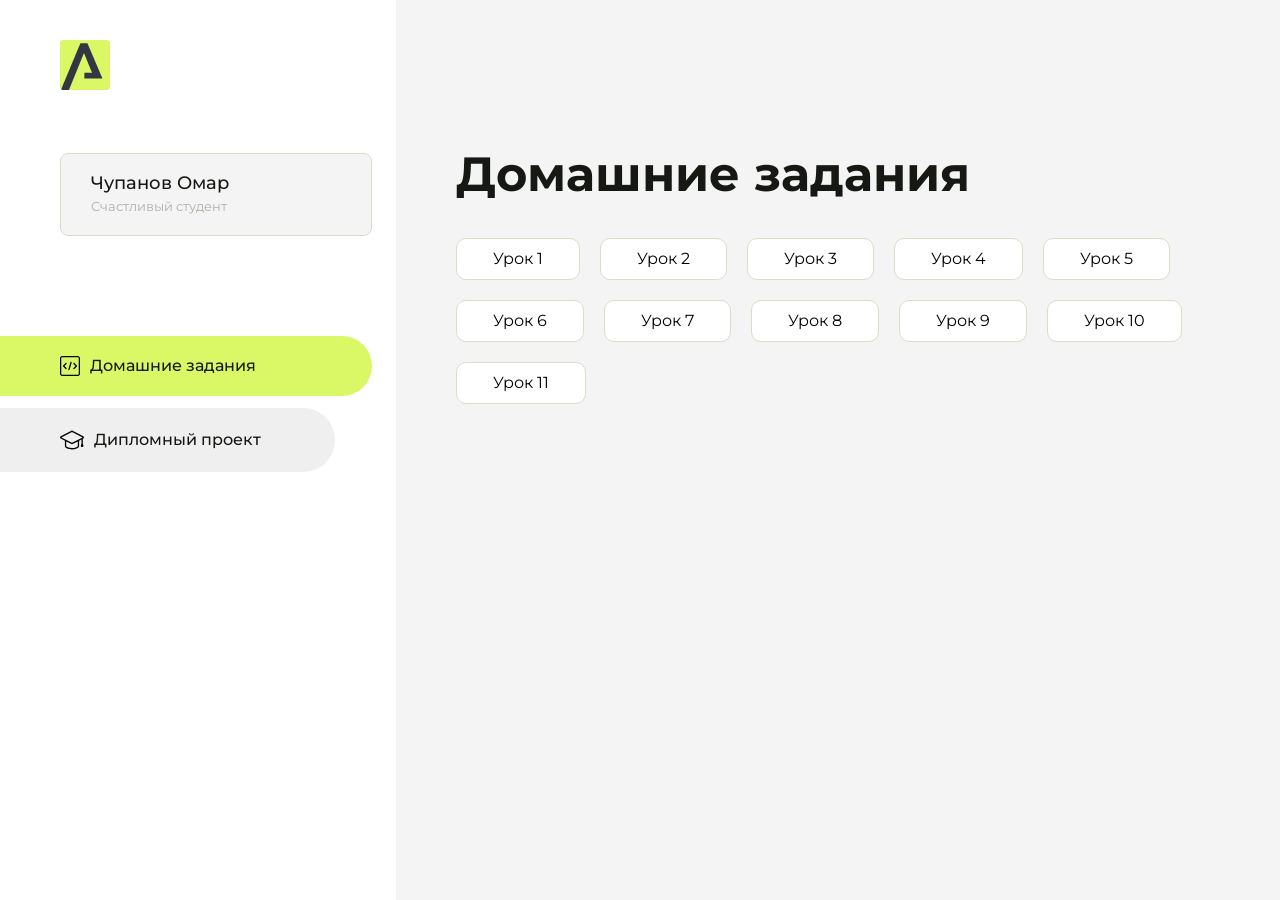
==== index.html @ 0e1927a3 "Update index.html" ====
<!DOCTYPE html>
<html lang="en">
<head>
    <meta charset="UTF-8">
    <meta name="viewport" content="width=device-width, initial-scale=1.0">
    <title>Домашняя работа</title>
    <link rel="shortcut icon" href="src/logo.ico" type="image/x-icon">
    <link rel="preconnect" href="https://fonts.googleapis.com">
    <link rel="preconnect" href="https://fonts.gstatic.com" crossorigin>
    <link href="https://fonts.googleapis.com/css2?family=Montserrat:wght@400;500;700&family=Rubik:wght@500&display=swap"
          rel="stylesheet">
    <link rel="stylesheet" href="src/style.css">
</head>
<body id="body">
<div class="overlay" id="overlay"></div>
<div class="layout">
    <div class="burger" id="burger">
        <svg viewBox="0 0 24 24" fill="none" xmlns="http://www.w3.org/2000/svg">
            <g id="SVGRepo_bgCarrier" stroke-width="0"></g>
            <g id="SVGRepo_tracerCarrier" stroke-linecap="round" stroke-linejoin="round"></g>
            <g id="SVGRepo_iconCarrier">
                <path d="M4 18L20 18" stroke="#DAF765" stroke-width="2" stroke-linecap="round"></path>
                <path d="M4 12L20 12" stroke="#DAF765" stroke-width="2" stroke-linecap="round"></path>
                <path d="M4 6L20 6" stroke="#DAF765" stroke-width="2" stroke-linecap="round"></path>
            </g>
        </svg>
    </div>
    <aside class="sidebar" id="sidebar">
        <div class="sidebar__inner">
            <div class="logo">
                <svg width="50" height="50" viewBox="0 0 50 50" fill="none" xmlns="http://www.w3.org/2000/svg">
                    <g clip-path="url(#clip0_513_74730)">
                        <path d="M46.17 -0.257004H3.83C1.57281 -0.257004 -0.257 1.57281 -0.257 3.83V46.17C-0.257 48.4272 1.57281 50.257 3.83 50.257H46.17C48.4272 50.257 50.257 48.4272 50.257 46.17V3.83C50.257 1.57281 48.4272 -0.257004 46.17 -0.257004Z"
                              fill="#DAF765"/>
                        <path d="M24.375 38.4H42.461L27.441 3.1585H20.4355C20.4355 3.1585 6.7895 35.881 1.1945 49.294C2.015 50.0275 3.0945 50.257 3.6945 50.257H8.8445L23.954 13.07L32.0465 32.8285H24.375V38.4Z"
                              fill="#323843"/>
                    </g>
                    <defs>
                        <clipPath id="clip0_513_74730">
                            <rect width="50" height="50" fill="white"/>
                        </clipPath>
                    </defs>
                </svg>
            </div>
            <div class="sidebar__user">
                <div class="sidebar__name">Чупанов Омар</div>
                <div class="sidebar__text">Счастливый студент</div>
            </div>
            <div class="sidebar__tabs">
                <div class="sidebar__item">
                    <button class="sidebar__button active" id="tasks">
                        <svg xmlns="http://www.w3.org/2000/svg" width="20" height="20" viewBox="0 0 20 20" fill="none">
                            <g clip-path="url(#clip0_704_74543)">
                                <path d="M17.7083 20H2.29167C1.0275 20 0 18.9725 0 17.7083V2.29167C0 1.0275 1.0275 0 2.29167 0H17.7083C18.9725 0 20 1.0275 20 2.29167V17.7083C20 18.9725 18.9725 20 17.7083 20ZM2.29167 1.25C1.7175 1.25 1.25 1.7175 1.25 2.29167V17.7083C1.25 18.2825 1.7175 18.75 2.29167 18.75H17.7083C18.2825 18.75 18.75 18.2825 18.75 17.7083V2.29167C18.75 1.7175 18.2825 1.25 17.7083 1.25H2.29167Z"
                                      fill="black"/>
                                <path d="M6.04167 13.125C5.88167 13.125 5.72167 13.0642 5.6 12.9417L3.1 10.4417C2.85583 10.1975 2.85583 9.80167 3.1 9.5575L5.6 7.0575C5.84417 6.81333 6.24 6.81333 6.48417 7.0575C6.72833 7.30167 6.72833 7.6975 6.48417 7.94167L4.42583 10L6.48417 12.0583C6.72833 12.3025 6.72833 12.6983 6.48417 12.9425C6.36167 13.0642 6.20167 13.125 6.04167 13.125Z"
                                      fill="black"/>
                                <path d="M8.95833 14.1667C8.9 14.1667 8.84 14.1583 8.78167 14.1417C8.45083 14.0442 8.26083 13.6967 8.35833 13.3658L10.4417 6.28251C10.5392 5.95084 10.8892 5.76417 11.2175 5.85917C11.5483 5.95667 11.7383 6.30417 11.6408 6.63501L9.5575 13.7183C9.47833 13.9908 9.22833 14.1667 8.95833 14.1667Z"
                                      fill="black"/>
                                <path d="M13.9583 13.125C13.7983 13.125 13.6383 13.0642 13.5167 12.9417C13.2725 12.6975 13.2725 12.3017 13.5167 12.0575L15.575 9.99916L13.5167 7.94083C13.2725 7.69666 13.2725 7.30083 13.5167 7.05666C13.7608 6.81249 14.1567 6.81249 14.4008 7.05666L16.9008 9.55666C17.145 9.80083 17.145 10.1967 16.9008 10.4408L14.4008 12.9408C14.2783 13.0642 14.1183 13.125 13.9583 13.125Z"
                                      fill="black"/>
                            </g>
                            <defs>
                                <clipPath id="clip0_704_74543">
                                    <rect width="20" height="20" fill="white"/>
                                </clipPath>
                            </defs>
                        </svg>
                        <span>Домашние задания</span></button>
                </div>
                <div class="sidebar__item">
                    <button class="sidebar__button" id="diplom">
                        <svg xmlns="http://www.w3.org/2000/svg" width="24" height="24" viewBox="0 0 24 24" fill="none">
                            <g clip-path="url(#clip0_704_74553)">
                                <path d="M23.2628 10.5971C23.7176 10.365 24 9.90375 24 9.39337C24 8.883 23.7176 8.42175 23.2628 8.18962L12.6135 2.75362C12.2291 2.55824 11.7705 2.55787 11.3854 2.75399L0.736875 8.19C0.282375 8.42175 0 8.883 0 9.39337C0 9.90375 0.282375 10.365 0.736875 10.5971L4.89038 12.7177V18.2074C4.89038 19.8154 8.412 21.393 12 21.393C15.5884 21.393 19.1096 19.815 19.1096 18.2074V12.7174L21.4609 11.517V15.8017L20.901 17.2305C20.7409 17.6389 20.7934 18.0994 21.0405 18.4616C21.2876 18.8246 21.6979 19.041 22.1366 19.041C22.5754 19.041 22.9852 18.8246 23.2324 18.462C23.4795 18.099 23.532 17.6385 23.3719 17.2301L22.8124 15.8021V10.827L23.2628 10.5971ZM17.7623 18.1721C17.6198 18.6375 15.3491 20.0419 12 20.0419C8.65088 20.0419 6.38025 18.6375 6.2415 18.2074V12.3037L6.23887 12.3019C6.23812 12.057 6.1065 11.8207 5.87325 11.7019L1.3515 9.39337L12 3.95737L22.6489 9.39337L12 14.8294L5.87325 11.7019C5.54063 11.5331 4.6695 11.6674 4.5 12C4.33012 12.3322 4.55813 12.5479 4.89038 12.7177L11.3857 16.0331C11.5781 16.1314 11.7889 16.1805 12 16.1805C12.2107 16.1805 12.4222 16.1314 12.6146 16.0331L17.7593 13.407L17.7623 18.1721Z"
                                      fill="black"/>
                            </g>
                            <defs>
                                <clipPath id="clip0_704_74553">
                                    <rect width="24" height="24" fill="white"/>
                                </clipPath>
                            </defs>
                        </svg>
                        <span>Дипломный проект</span></button>
                </div>
            </div>
        </div>

    </aside>
    <div class="content">
        <div class="container">
            <div class="content__block" id="tasksBlock">
                <div class="content__title">Домашние задания</div>
                <ul class="content__list">
                    <li class="content__list-item">
                        <a href="14. Домашнее задание (разметка статьи)/index.html">Урок 1</a>

                    </li>
                     <li class="content__list-item">
                        <a href="35. Домашнее задание (таблица)/index.html">Урок 2</a>
                    </li>
                    <li class="content__list-item">
                        <a href="./42. Домашнее задание (форма)/index.html">Урок 3</a>
                    </li>
                     <li class="content__list-item">
                        <a href="./50. Домашнее задание (верстка статьи)/fit-studio/article.html">Урок 4</a>
                    </li>
                    <li class="content__list-item">
                        <a href="./56. Домашнее заддание ( Flexbox)/index.html">Урок 5</a>
                    </li>
                    <li class="content__list-item">
                        <a href="./63.Домашнее задание (доработка статьи)/article.html">Урок 6</a>
                    </li>
                    <li class="content__list-item">
                        <a href="./73. Домашнее задание ( форма)/index.html">Урок 7</a>
                    </li>
                    <li class="content__list-item">
                        <a href="./78. Домашнее задание ( шапка и подвал)/index.html">Урок 8</a>
                    </li>
                    <li class="content__list-item">
                        <a href="./82.Домашнеее задание (hero и новости)/index.html">Урок 9</a>
                    </li>
                    <li class="content__list-item">
                        <a href="./87.Домашнее задание (FAQ)/index.html">Урок 10</a>
                    </li>
                     <li class="content__list-item">
                        <a href="./95.Домашнее задание(адаптив)/index.html">Урок 11</a>
                    </li>
                </ul>
            </div>
            <div class="content__block hidden" id="diplomBlock">
                <div class="content__title">Дипломный проект</div>
                <div class="content__list-diplom">
                    <a href="ПАПКА-С-НОМЕРОМ-УРОКА">Ссылка на ДЗ</a>
                </div>
                <div class="content__decor">
                    <div class="content__decor-text">Давай проверим, чему ты научился!</div>
                    <div class="content__decor-img">
                        <img src="src/decor.png" alt="decor">
                    </div>
                </div>
            </div>
        </div>
    </div>
</div>
<script src="src/index.js"></script>
</body>
</html>
---- src/style.css ----
*{padding: 0;margin: 0;border: 0;}
*,*:before,*:after{-webkit-box-sizing: border-box;box-sizing: border-box;}
:focus,:active{outline: none;}
a:focus,a:active{outline: none;}
nav,footer,header,aside{display: block;}
html,body{
    height:100%;width:100%;
    font-size:100%;line-height:1;-ms-text-size-adjust:100%;-moz-text-size-adjust:100%;-webkit-text-size-adjust:100%;}
input,button,textarea{font-family:inherit;}
input::-ms-clear{display: none;}
button{cursor: pointer;}
button::-moz-focus-inner{padding:0;border:0;}
a,a:visited{text-decoration: none;}
a:hover{text-decoration: none;}
ul li{list-style: none;}
img{vertical-align: top;}
h1,h2,h3,h4,h5,h6{font-size:inherit;font-weight: inherit;}
a{color:inherit;}



body {
    font-family: "Montserrat",SansSerif;
    color: black;
}

body.overflow {
    overflow: hidden;
}



.layout {
    display: -webkit-box;
    display: -ms-flexbox;
    display: flex;
    min-height: 100vh;
}

.sidebar {
    padding: 40px 24px 40px 0;
    -ms-flex-negative: 0;
    flex-shrink: 0;
    background-color: white;
}



.content {
    -webkit-box-flex: 1;
    -ms-flex-positive: 1;
    flex-grow: 1;
    background-color: #F4F4F4;
}

.container {
    display: -webkit-box;
    display: -ms-flexbox;
    display: flex;
    -webkit-box-orient: vertical;
    -webkit-box-direction: normal;
    -ms-flex-direction: column;
    flex-direction: column;
    -webkit-box-pack: center;
    -ms-flex-pack: center;
    justify-content: center;
    -webkit-box-align: center;
    -ms-flex-align: center;
    align-items: center;
    padding: 150px 60px 80px 60px;
}


.logo {
    margin-left: 60px;
    margin-bottom: 60px;
}

.sidebar__user {
    background-color: #F4F4F4;
    padding: 20px 30px;
    margin-left: 60px;
    margin-bottom: 100px;
    border-radius: 8px;
    border: 1px solid #DADEC9;
}

.sidebar__name {
    color:#161814;
    font-size: 18px;
    font-weight: 500;
    margin-bottom: 6px;
}

.sidebar__text {
    color: #AFB1A7;
    font-size: 13px;
    font-weight: 400;
    line-height: 130%; /* 16.9px */
}

.sidebar__item {
    width: 372px;
}

.sidebar__button {
    display: -webkit-box;
    display: -ms-flexbox;
    display: flex;
    -webkit-box-align: center;
    -ms-flex-align: center;
    align-items: center;
    gap: 10px;
    padding: 20px 60px;
    margin-bottom: 12px;
    border-radius: 0px 100px 100px 0px;
    -webkit-transition: all .5s;
    -o-transition: all .5s;
    transition: all .5s;
    cursor: pointer;
    width: 90%;
    color:#161814;
    font-size: 16px;
    font-weight: 500;
}

.sidebar__button.active , .sidebar__button:hover {
    width: 100%;
    background-color: #DAF765;
}


.content__title {
    color: #161814;
    font-size: 48px;
    font-weight: 700;
    margin-bottom: 40px;
}

.content__list {
    display: -webkit-box;
    display: -ms-flexbox;
    display: flex;
    -webkit-box-align: center;
    -ms-flex-align: center;
    align-items: center;
    -ms-flex-wrap: wrap;
    flex-wrap: wrap;
    gap: 20px;
}



.content__list-item  {
    cursor: pointer;
    padding: 12px 18px;
    background-color: #fff;
    border-radius: 10px;
    border: 1px solid #DADEC9;
    -webkit-transition: all .3s;
    -o-transition: all .3s;
    transition: all .3s;
}

.content__list-item:hover,.content__list-diplom:hover {
    background-color: #AFB1A7;
}

li a {
    padding: 12px 18px;

}


.content__list-diplom {
    -webkit-transition: all .3s;
    -o-transition: all .3s;
    transition: all .3s;
    display: inline-block;
    padding: 12px 18px;
    background-color: #fff;
    border-radius: 10px;
    border: 1px solid #DADEC9;
}

.content__decor {
    display: -webkit-box;
    display: -ms-flexbox;
    display: flex;
    -webkit-box-align: center;
    -ms-flex-align: center;
    align-items: center;
}

.content__decor-text {
    color:#BEDD44;
    font-size: 36px;
    font-weight: 700;
    line-height: 110%; /* 39.6px */
}

.content__block {
    max-width: 1200px;
}

.content__block.hidden {
    display: none;
}

.content__decor-img img{
    width: 100%;
}

.burger {
    display: none;
    padding: 5px;
    position: fixed;
    top: 3%;
    right: 7%;
    width: 40px;
    height: 40px;
    background-color: #161814;
    border-radius: 50%;
    z-index: 10;
    border: 1px solid #DAF765;
}

@media (max-width: 768px) {
    .burger {
        display: block;
    }

    .sidebar {
        -webkit-transition: all .3s;
        -o-transition: all .3s;
        transition: all .3s;
        -webkit-transform: translateX(-100%);
        -ms-transform: translateX(-100%);
        transform: translateX(-100%);
        position: fixed;
        top: 0;
        left: 0;
        bottom: 0;
        z-index: 5;
    }

    .sidebar.show {
        -webkit-transform: translateX(0%);
        -ms-transform: translateX(0%);
        transform: translateX(0%);
    }

    .overlay {
        opacity: 0;
        pointer-events: none;
        -webkit-transition: all .3s;
        -o-transition: all .3s;
        transition: all .3s;
        position: absolute;
        top: 0;
        right: 0;
        left: 0;
        bottom: 0;
        z-index: 3;
        background-color: #000000e0;
    }

    .overlay.show {
        opacity: 1;
        pointer-events: all;
    }

    .container {
        padding: 40px 20px;
        min-height: 100%;
    }

    .content__decor {
        margin-top: 20px;
        -webkit-box-orient: vertical;
        -webkit-box-direction: normal;
        -ms-flex-direction: column;
        flex-direction: column;
    }
}

@media (max-width: 400px) {
    .sidebar__user {
        margin-left: 0;
    }
}
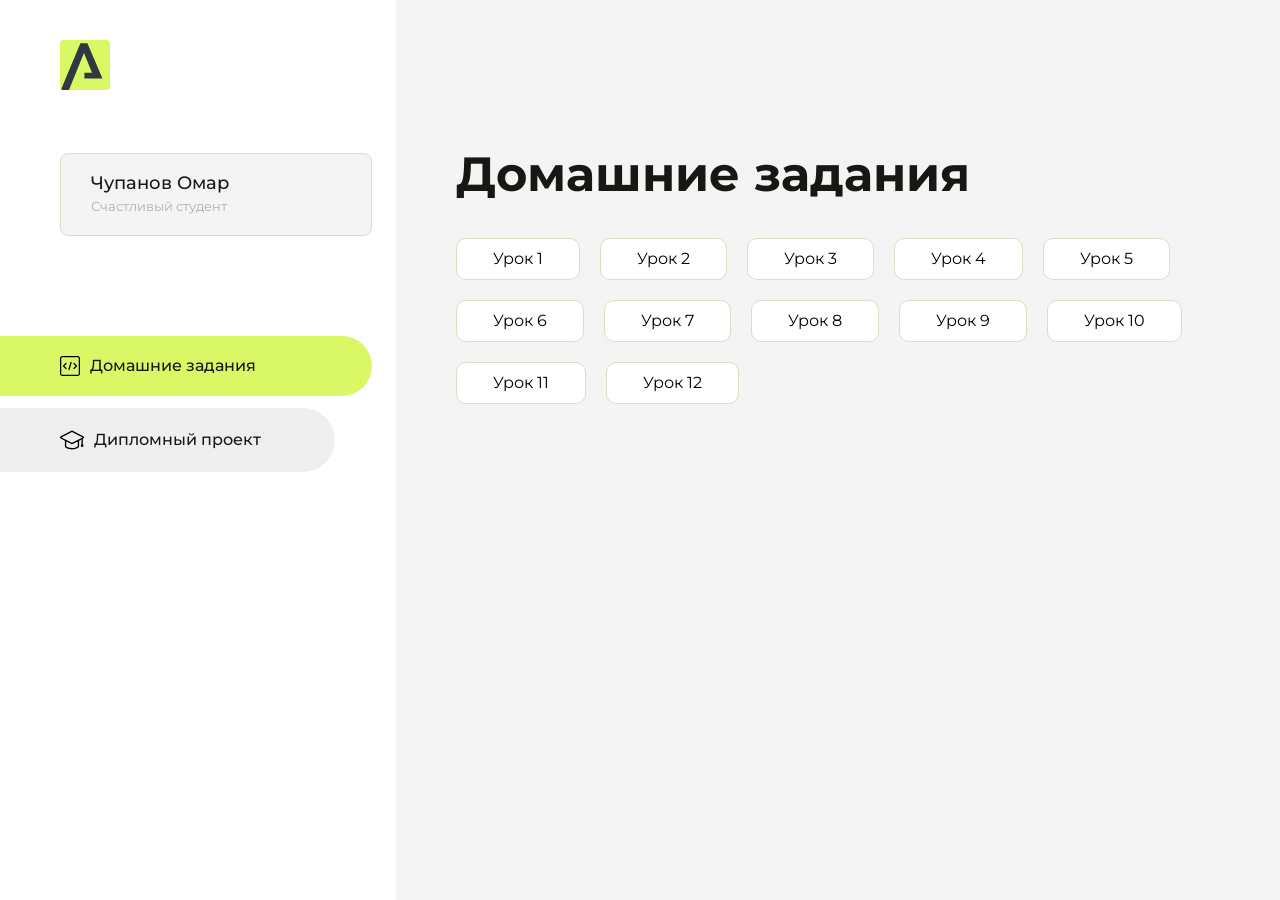
==== commit 6bb480d9: "Update index.html" ====
--- a/index.html
+++ b/index.html
@@ -126,6 +126,9 @@
                      <li class="content__list-item">
                         <a href="./95.Домашнее задание(адаптив)/index.html">Урок 11</a>
                     </li>
+                      <li class="content__list-item">
+                        <a href="./104.Домашнее задание (Grid)/index.html">Урок 12</a>
+                    </li>
                 </ul>
             </div>
             <div class="content__block hidden" id="diplomBlock">
@@ -161,3 +164,4 @@
 
 
 
+
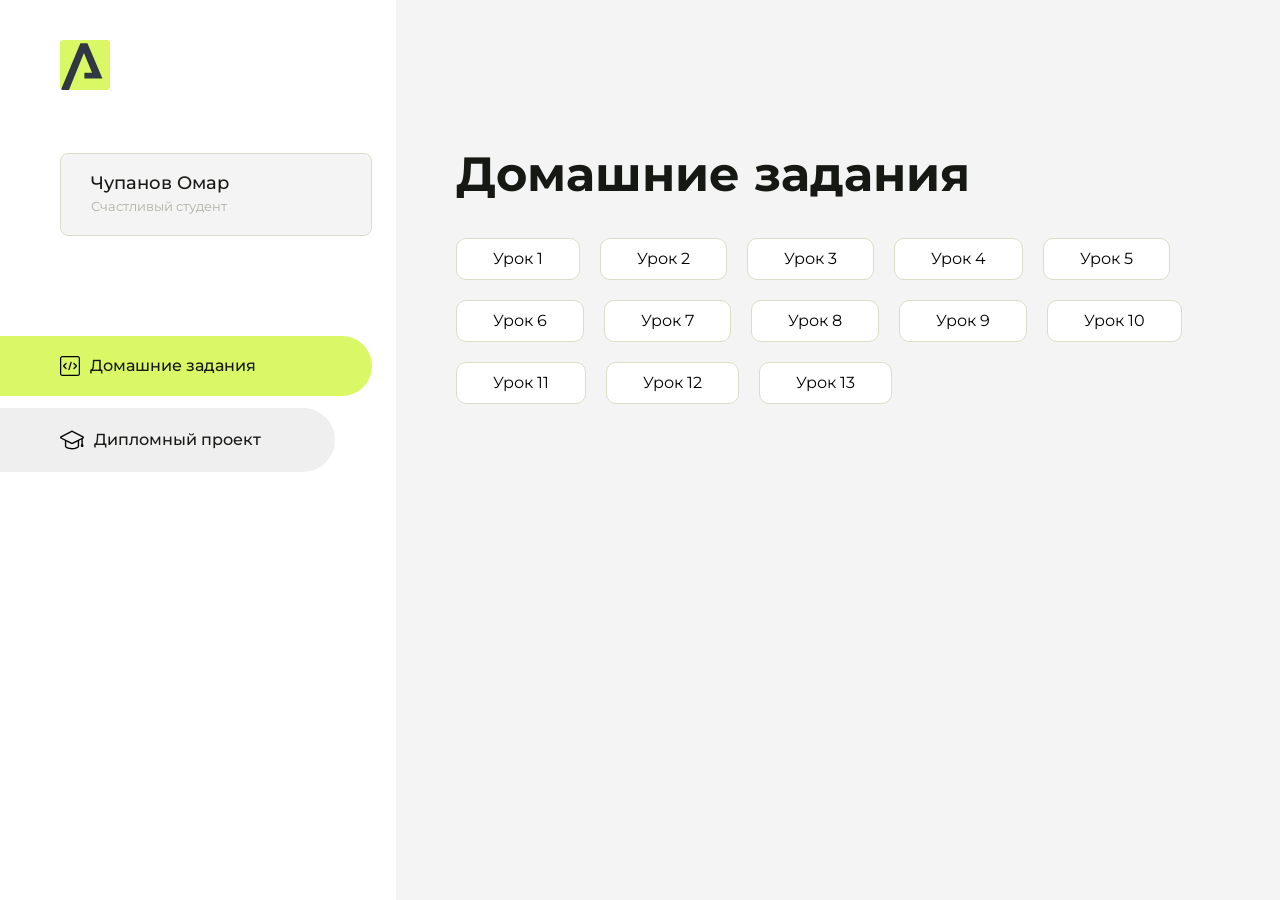
==== commit 50689c40: "Update index.html" ====
--- a/index.html
+++ b/index.html
@@ -129,6 +129,9 @@
                       <li class="content__list-item">
                         <a href="./104.Домашнее задание (Grid)/index.html">Урок 12</a>
                     </li>
+                     <li class="content__list-item">
+                        <a href="./108.Домашнее задание(БЭМ)/index.html">Урок 13</a>
+                    </li>
                 </ul>
             </div>
             <div class="content__block hidden" id="diplomBlock">
@@ -165,3 +168,4 @@
 
 
 
+
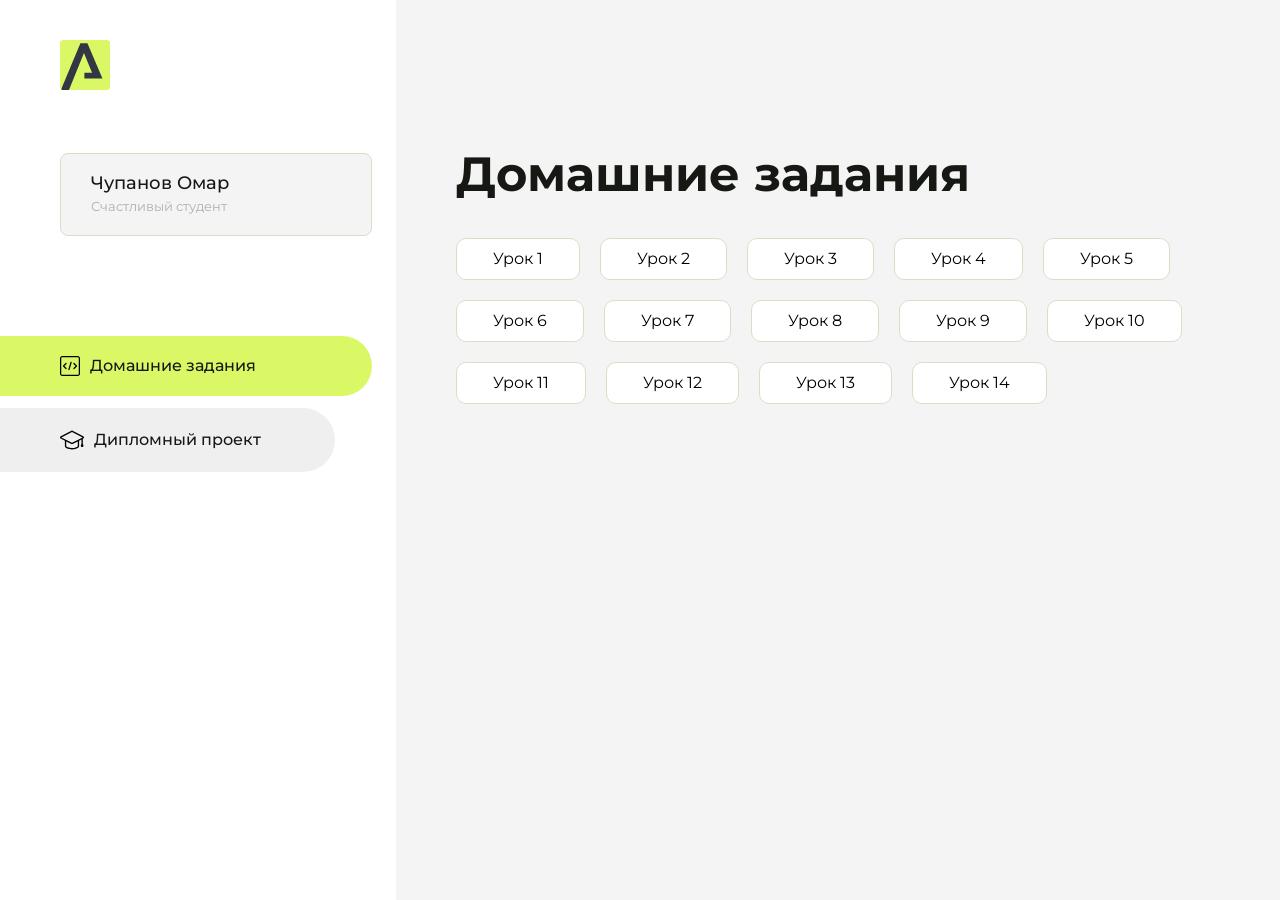
==== commit 63a1f6df: "Update index.html" ====
--- a/index.html
+++ b/index.html
@@ -132,6 +132,9 @@
                      <li class="content__list-item">
                         <a href="./108.Домашнее задание(БЭМ)/index.html">Урок 13</a>
                     </li>
+                     <li class="content__list-item">
+                        <a href="./117. Домашнее задание(шапка)/index.html">Урок 14</a>
+                    </li>
                 </ul>
             </div>
             <div class="content__block hidden" id="diplomBlock">
@@ -169,3 +172,4 @@
 
 
 
+
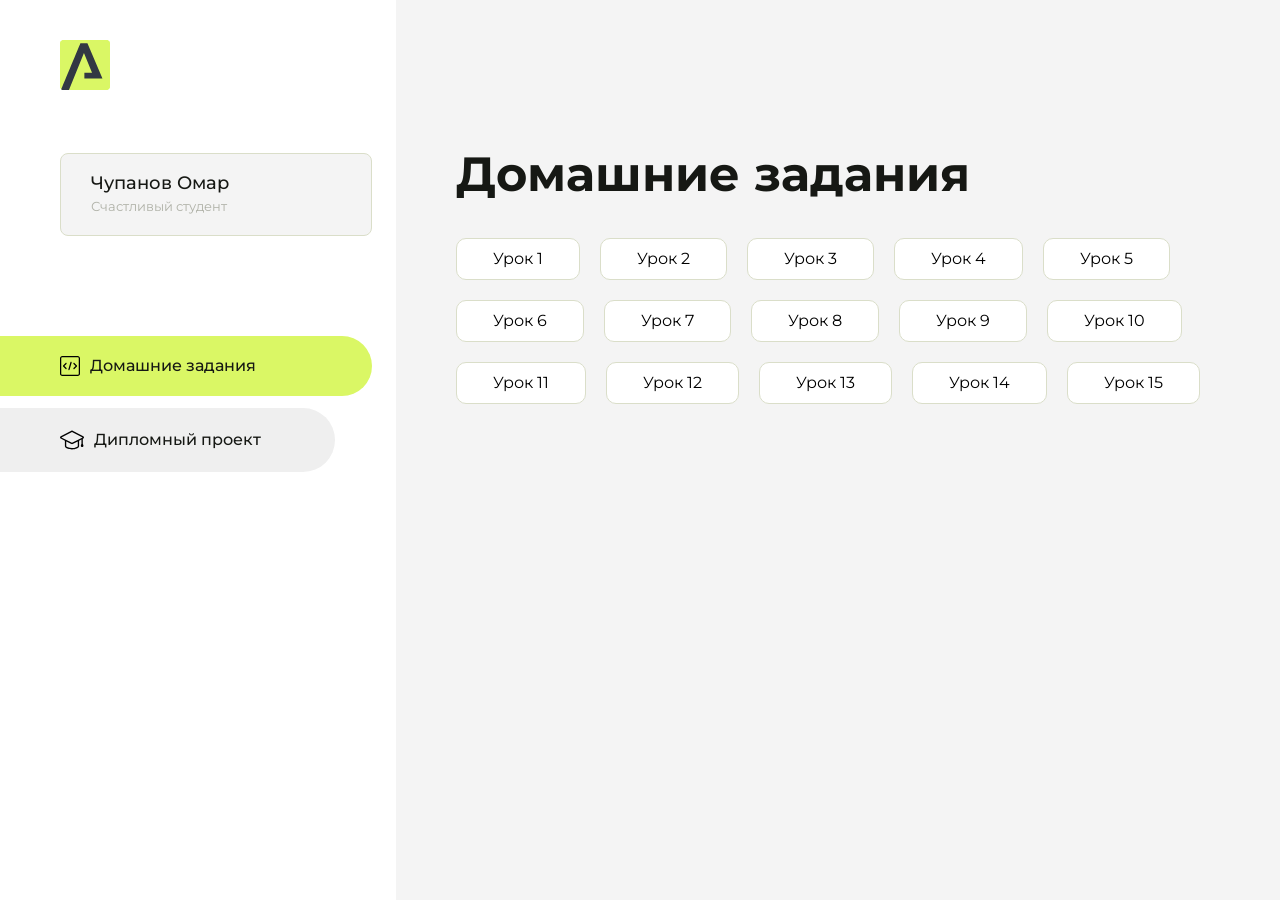
==== commit 0c476259: "Update index.html" ====
--- a/index.html
+++ b/index.html
@@ -135,6 +135,9 @@
                      <li class="content__list-item">
                         <a href="./117. Домашнее задание(шапка)/index.html">Урок 14</a>
                     </li>
+                    <li class="content__list-item">
+                        <a href="./120. Домашнее задание(hero)/index.html">Урок 15</a>
+                    </li>
                 </ul>
             </div>
             <div class="content__block hidden" id="diplomBlock">
@@ -173,3 +176,4 @@
 
 
 
+
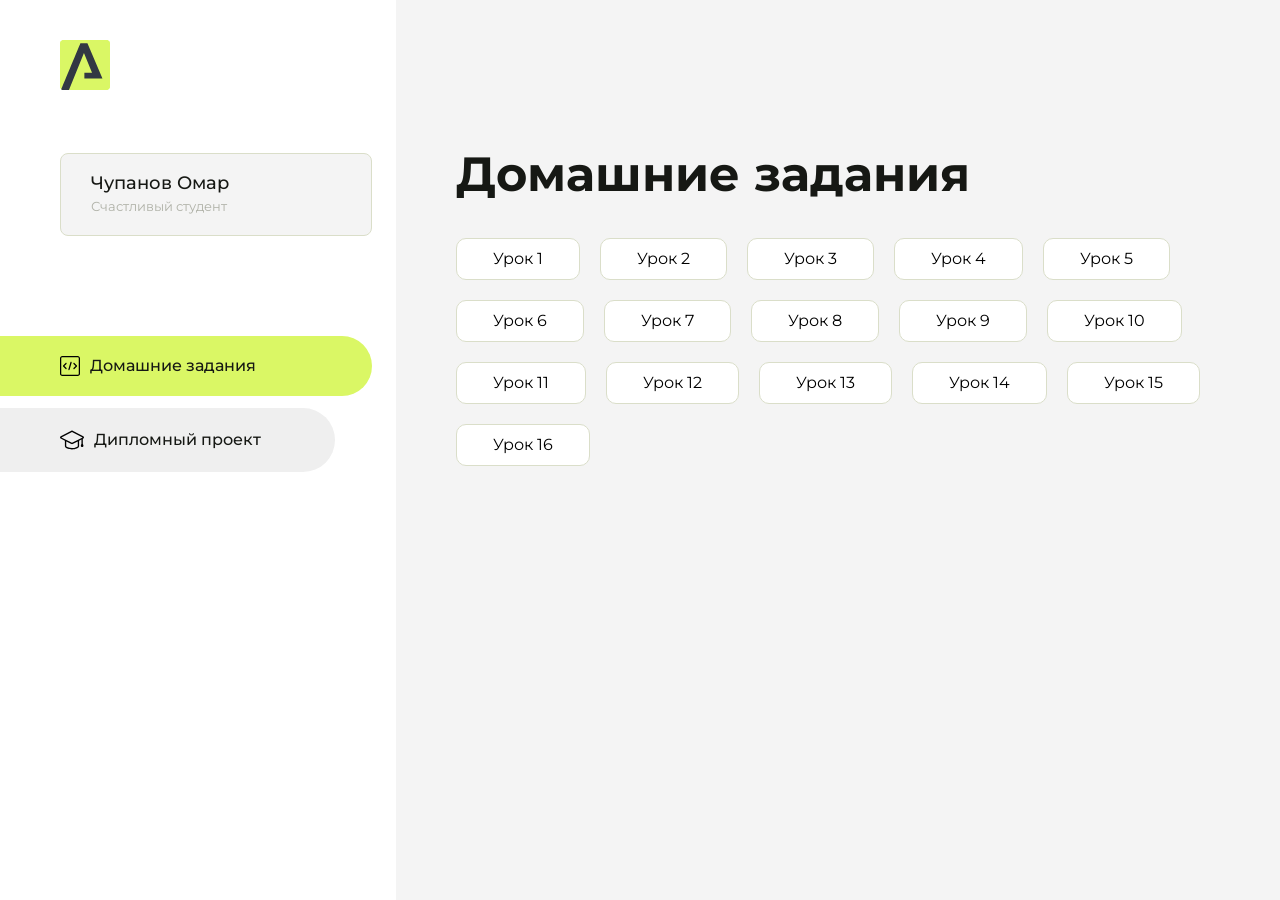
==== commit 991d1184: "Update index.html" ====
--- a/index.html
+++ b/index.html
@@ -138,6 +138,9 @@
                     <li class="content__list-item">
                         <a href="./120. Домашнее задание(hero)/index.html">Урок 15</a>
                     </li>
+                    <li class="content__list-item">
+                        <a href="./123. Домашнее задание(Air Mag)/index.html">Урок 16</a>
+                    </li>
                 </ul>
             </div>
             <div class="content__block hidden" id="diplomBlock">
@@ -177,3 +180,4 @@
 
 
 
+
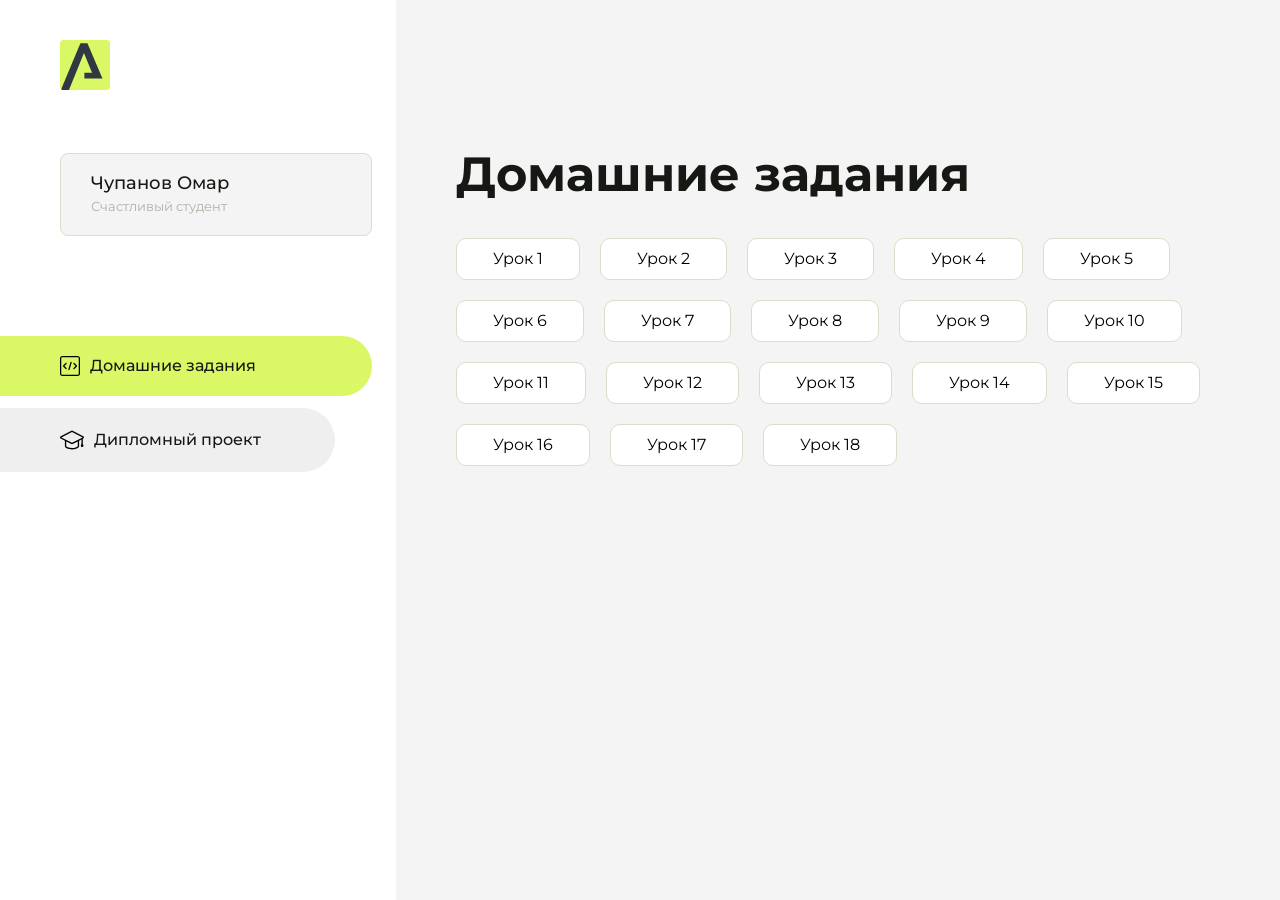
==== commit fe58d9b5: "Update index.html" ====
--- a/index.html
+++ b/index.html
@@ -141,6 +141,12 @@
                     <li class="content__list-item">
                         <a href="./123. Домашнее задание(Air Mag)/index.html">Урок 16</a>
                     </li>
+                     <li class="content__list-item">
+                        <a href="./127. Домашнее задание (Размеры)/index.html">Урок 17</a>
+                    </li>
+                     <li class="content__list-item">
+                        <a href="./130.Домашнее задание (Топ Модели и Характеристики)/index.html">Урок 18</a>
+                    </li>
                 </ul>
             </div>
             <div class="content__block hidden" id="diplomBlock">
@@ -181,3 +187,4 @@
 
 
 
+
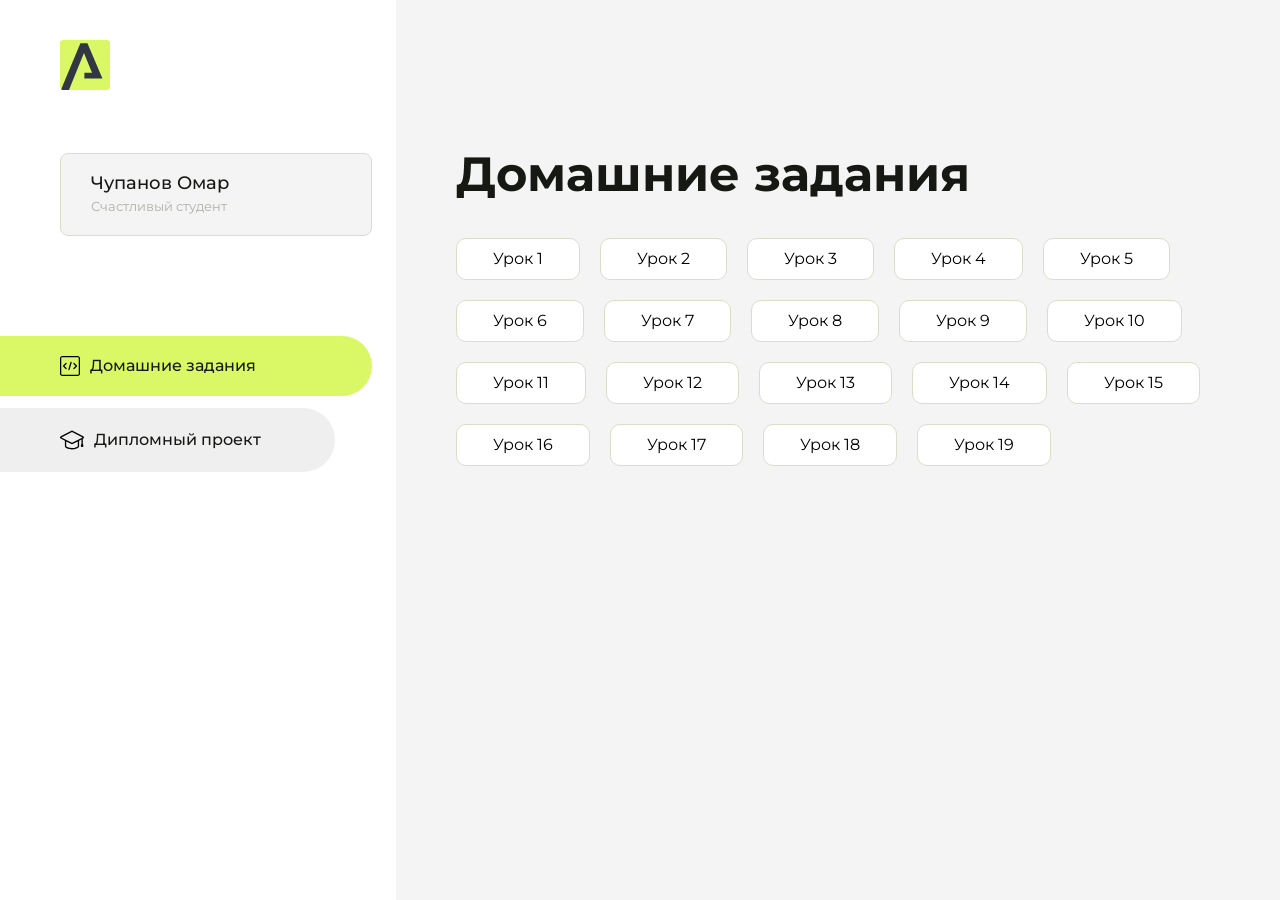
==== commit bc6bdbdd: "Update index.html" ====
--- a/index.html
+++ b/index.html
@@ -147,6 +147,9 @@
                      <li class="content__list-item">
                         <a href="./130.Домашнее задание (Топ Модели и Характеристики)/index.html">Урок 18</a>
                     </li>
+                     <li class="content__list-item">
+                        <a href="./133. Домашнее задание (заключение)/index.html">Урок 19</a>
+                    </li>
                 </ul>
             </div>
             <div class="content__block hidden" id="diplomBlock">
@@ -188,3 +191,4 @@
 
 
 
+
